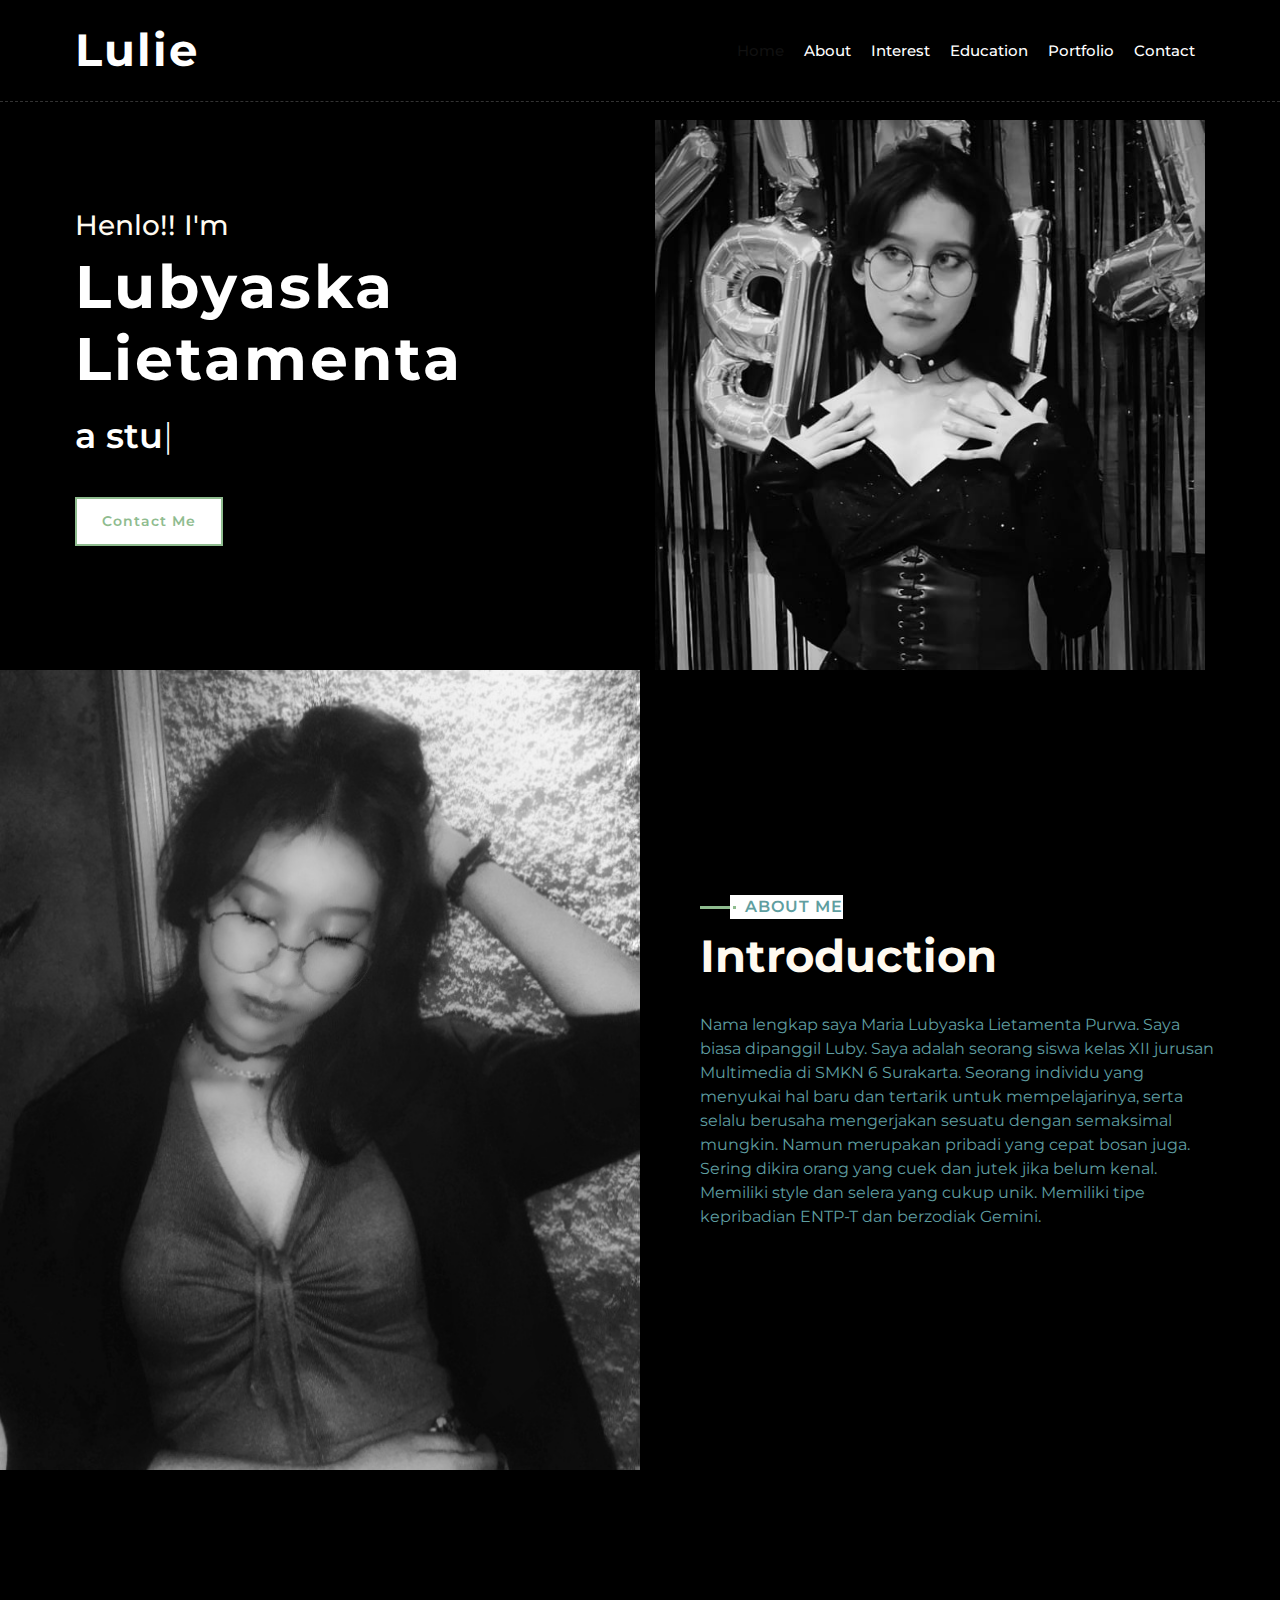
==== index.html @ bb7c0563 "Add files via upload" ====
<!DOCTYPE html>
<html lang="en">
    <head>
        <meta charset="utf-8">
        <title>Lulie</title>
        <meta content="width=device-width, initial-scale=1.0" name="viewport">
        <meta content="Free Website Template" name="keywords">
        <meta content="Free Website Template" name="description">

        <!-- Favicon -->
        <link href="img/luby3.jpeg" rel="icon">

        <!-- Google Font -->
        <link href="https://fonts.googleapis.com/css2?family=Montserrat:wght@300;400;500;600;700&display=swap" rel="stylesheet">

        <!-- CSS Libraries -->
        <link href="https://stackpath.bootstrapcdn.com/bootstrap/4.4.1/css/bootstrap.min.css" rel="stylesheet">
        <link href="https://cdnjs.cloudflare.com/ajax/libs/font-awesome/5.10.0/css/all.min.css" rel="stylesheet">
        <link href="./lib/animate/animate.min.css" rel="stylesheet">
        <link href="./lib/owlcarousel/assets/owl.carousel.min.css" rel="stylesheet">
        <link href="./lib/lightbox/css/lightbox.min.css" rel="stylesheet">

        <!-- Template Stylesheet -->
        <link href="css/style.css" rel="stylesheet">
    </head>

    <body data-spy="scroll" data-target=".navbar" data-offset="51">
        <!-- Nav Bar Start -->
        <div class="navbar navbar-expand-lg bg-light navbar-light">
            <div class="container-fluid">
                <a href="index.html" class="navbar-brand">Lulie</a>
                <button type="button" class="navbar-toggler" data-toggle="collapse" data-target="#navbarCollapse">
                    <span class="navbar-toggler-icon"></span>
                </button>

                <div class="collapse navbar-collapse justify-content-between" id="navbarCollapse">
                    <div class="navbar-nav ml-auto">
                        <a href="#home" class="nav-item nav-link active">Home</a>
                        <a href="#about" class="nav-item nav-link">About</a>
                        <a href="#service" class="nav-item nav-link">Interest</a>
                        <a href="#experience" class="nav-item nav-link">Education</a>
                        <a href="#portfolio" class="nav-item nav-link">Portfolio</a>
                        <a href="#contact" class="nav-item nav-link">Contact</a>
                    </div>
                </div>
            </div>
        </div>
        <!-- Nav Bar End -->


        <!-- Hero Start -->
        <div class="hero" id="home">
            <div class="container-fluid">
                <div class="row align-items-center">
                    <div class="col-sm-12 col-md-6">
                        <div class="hero-content">
                            <div class="hero-text">
                                <h3>Henlo!! I'm</h3>
                                <h1>Lubyaska Lietamenta</h1>
                                <h2></h2>
                                <div class="typed-text">a student, an entp-t, a gemini</div>
                            </div>
                            <div class="hero-btn">
								<a href="#contact" class="btn">Contact Me</a>
                            </div>
                        </div>
                    </div>
                    <div class="col-sm-12 col-md-6 d-none d-md-block">
                        <div class="hero-image">
                            <img src="./img/luby.jpeg" alt="Hero Image">
                        </div>
                    </div>
                </div>
            </div>
        </div>
        <!-- Hero End -->


        <!-- About Start -->
        <div class="about wow fadeInUp" data-wow-delay="0.1s" id="about">
            <div class="container-fluid">
                <div class="row align-items-center">
                    <div class="col-lg-6">
                        <div class="about-img">
                            <img src="./img/luby1.jpg" alt="Image">
                        </div>
                    </div>
                    <div class="col-lg-6">
                        <div class="about-content">
                            <div class="section-header text-left">
                                <p>About Me</p>
                                <h2>Introduction</h2>
                            </div>
                            <div class="about-text">
                                <p>
                                   Nama lengkap saya Maria Lubyaska Lietamenta Purwa. Saya biasa dipanggil Luby. Saya adalah seorang siswa kelas XII jurusan Multimedia di SMKN 6 Surakarta. Seorang individu yang menyukai hal baru dan tertarik untuk mempelajarinya, serta selalu berusaha mengerjakan sesuatu dengan semaksimal mungkin. Namun merupakan pribadi yang cepat bosan juga. Sering dikira orang yang cuek dan jutek jika belum kenal. Memiliki style dan selera yang cukup unik. Memiliki tipe kepribadian ENTP-T dan berzodiak Gemini.
                                </p>
                            </div>
                        </div>
                    </div>
                </div>
            </div>
        </div>
        <!-- About End -->
        
        
        <!-- Service Start -->
        <div class="service" id="service">
            <div class="container">
                <div class="section-header text-center wow zoomIn" data-wow-delay="0.1s">
                    <p>What I do</p>
                    <h2>My Hobbies and Interest</h2>
                </div>
                <div class="row">
                    <div class="col-lg-6 wow fadeInUp" data-wow-delay="0.0s">
                        <div class="service-item">
                            <div class="service-icon">
                                <i class="fa fa-laptop"></i>
                            </div>
                            <div class="service-text">
                                <h3>Design Graphics</h3>
                                <p>
                                    Saya memilki ketertarikan di bidang Desain Grafis. Ini juga merupakan salah satu alasan saya memasuki SMK dan mengambil jurusan Multimedia.
                                </p>
                            </div>
                        </div>
                    </div>
                    <div class="col-lg-6 wow fadeInUp" data-wow-delay="0.2s">
                        <div class="service-item">
                            <div class="service-icon">
                                <i class="fa fas fa-music"></i>
                            </div>
                            <div class="service-text">
                                <h3>Music</h3>
                                <p>
									Saya senang mendengarkan musik. Selain itu, saya juga senang bermain musik. Bagi saya, musik adalah terapi.
                                </p>
                            </div>
                        </div>
                    </div>
                    <div class="col-lg-6 wow fadeInUp" data-wow-delay="0.4s">
                        <div class="service-item">
                            <div class="service-icon">
                                <i class="fas fa-mobile-alt"></i>
                            </div>
                            <div class="service-text">
                                <h3>Social Media</h3>
                                <p>
                                    Karena pada masa digital sekarang social media sangat mendominasi kehidupan. Maka tidak bisa dipungkiri saya senang meng-explore social media. Karena selain menghibur, banyak pula informasi yang bisa didapat.
                                </p>
                            </div>
                        </div>
                    </div>
                    <div class="col-lg-6 wow fadeInUp" data-wow-delay="0.6s">
                        <div class="service-item">
                            <div class="service-icon">
                                <i class="fas fa-female"></i>
                            </div>
                            <div class="service-text">
                                <h3>Fashion and Make up</h3>
                                <p>
                                    Saya suka mencoba hal baru dalam fashion dan make up. Mencoba bermacam - macam style dan tren sangat seru bagi saya. Hal ini juga meningkatkan self-love. 
                                </p>
                            </div>
                        </div>
                    </div>
                </div>
            </div>
        </div>
        <!-- Service End -->
        
        
         <!-- Experience Start -->
        <div class="experience" id="experience">
            <div class="container">
                <header class="section-header text-center wow zoomIn" data-wow-delay="0.1s">
                    <p>My Experience</p>
                    <h2>Education History</h2>
                </header>
                <div class="timeline">
                    <div class="timeline-item right wow slideInRight" data-wow-delay="0.1s">
                        <div class="timeline-text">
                            <div class="timeline-date">2020 - 2023</div>
                            <h2>SMK NEGERI 6 SURAKARTA</h2>
                            <h4>Jl. Adi Sucipto No.38, Kerten, Kec. Laweyan, Kota Surakarta, Jawa Tengah 57143</h4>
                        </div>
                    </div>
                    <div class="timeline-item left wow slideInLeft" data-wow-delay="0.1s">
                        <div class="timeline-text">
                            <div class="timeline-date">2017 - 2020</div>
                            <h2>SMP PANGUDI LUHUR BINTANG LAUT SURAKARTA</h2>
                            <h4>Jl. Slamet Riyadi No.94, Keprabon, Kec. Banjarsari, Kota Surakarta, Jawa Tengah 57131</h4>
                        </div>
                    </div>
					<div class="timeline-item right wow slideInRight" data-wow-delay="0.1s">
                        <div class="timeline-text">
                            <div class="timeline-date">2011 - 2017</div>
                            <h2>SD PANGUDI LUHUR ST. TIMOTIUS SOLO</h2>
                            <h4>Jl. Sugiyopranoto No.1, Kp. Baru, Kec. Ps. Kliwon, Kota Surakarta, Jawa Tengah 57133</h4>
                        </div>
                    </div>
                    <div class="timeline-item left wow slideInLeft" data-wow-delay="0.1s">
                        <div class="timeline-text">
                            <div class="timeline-date">2009 - 2011</div>
                            <h2>TK MARSUDIRINI SOLO</h2>
                            <h4>Jl. Sugiyopranoto No.4, Kp. Baru, Kec. Ps. Kliwon, Kota Surakarta, Jawa Tengah 57133</h4>
                        </div>
                    </div>
                </div>
            </div>
        </div>
        <!-- Job Experience End -->
        

        <!-- Portfolio Start -->
        <div class="portfolio" id="portfolio">
            <div class="container">
                <div class="section-header text-center wow zoomIn" data-wow-delay="0.1s">
                    <p>My Portfolio</p>
                    <h2>My Excellent Portfolio</h2>
                </div>
                <div class="row">
                </div>
                <div class="row portfolio-container">
                    <div class="col-lg-4 col-md-6 col-sm-12 portfolio-item filter-1 wow fadeInUp" data-wow-delay="0.0s">
                        <div class="portfolio-wrap">
                            <div class="portfolio-img">
                                <img src="./img/konten kaos astronaut.jpg" alt="Image">
                            </div>
                            <div class="portfolio-text">
                                <h3> Design Kaos</h3>
                            </div>
                        </div>
                    </div>
                    <div class="col-lg-4 col-md-6 col-sm-12 portfolio-item filter-2 wow fadeInUp" data-wow-delay="0.2s">
                        <div class="portfolio-wrap">
                            <div class="portfolio-img">
                                <img src="./img/konten kaos1.jpg" alt="Image">
                            </div>
                            <div class="portfolio-text">
                                <h3>Design Kaos</h3>
                            </div>
                        </div>
                    </div>
                    <div class="col-lg-4 col-md-6 col-sm-12 portfolio-item filter-3 wow fadeInUp" data-wow-delay="0.4s">
                        <div class="portfolio-wrap">
                            <div class="portfolio-img">
                                <img src="./img/buku.jpg" alt="Image">
                            </div>
                            <div class="portfolio-text">
                                <h3>Design Buku</h3>
                            </div>
                        </div>
                    </div>
                    <div class="col-lg-4 col-md-6 col-sm-12 portfolio-item filter-1 wow fadeInUp" data-wow-delay="0.6s">
                        <div class="portfolio-wrap">
                            <div class="portfolio-img">
                                <img src="./img/mmt.jpg" alt="Image">
                            </div>
                            <div class="portfolio-text">
                                <h3>Design MMT</h3>
                            </div>
                        </div>
                    </div>
                </div>
            </div>
        </div>
        <!-- Portfolio End -->
      
        
        <!-- Contact Start -->
        <div class="contact wow fadeInUp" data-wow-delay="0.1s" id="contact">
            <div class="container-fluid">
                <div class="container">
                    <div class="row align-items-center">
                        <div class="col-md-4"></div>
                        <div class="col-md-8">
                            <div class="contact-form">
                                <div id="success"></div>
                                <form name="sentMessage" id="contactForm" novalidate="novalidate">
                                    <div class="control-group">
                                        <input type="text" class="form-control" id="name" placeholder="Your Name" required="required" data-validation-required-message="Please enter your name" />
                                        <p class="help-block"></p>
                                    </div>
                                    <div class="control-group">
                                        <input type="email" class="form-control" id="email" placeholder="Your Email" required="required" data-validation-required-message="Please enter your email" />
                                        <p class="help-block"></p>
                                    </div>
                                    <div class="control-group">
                                        <input type="text" class="form-control" id="subject" placeholder="Subject" required="required" data-validation-required-message="Please enter a subject" />
                                        <p class="help-block"></p>
                                    </div>
                                    <div class="control-group">
                                        <textarea class="form-control" id="message" placeholder="Message" required="required" data-validation-required-message="Please enter your message"></textarea>
                                        <p class="help-block"></p>
                                    </div>
                                    <div>
                                        <button class="btn" type="submit" id="sendMessageButton">Send Message</button>
                                    </div>
                                </form>
                            </div>
                        </div>
                    </div>
                </div>
            </div>
        </div>
        <!-- Contact End -->


        <!-- Footer Start -->
        <div class="footer wow fadeIn" data-wow-delay="0.3s">
            <div class="container-fluid">
                <div class="container">
                    <div class="footer-info">
                        <h2>Lubyaska Lietamenta</h2>
                        <h3>Solo, Jawa Tengah, Indonesia</h3>
                        <div class="footer-menu">
                            <p>+6289669628222</p>
                            <p>maria.lubyaska@gmail.com</p>
                        </div>
                        <div class="footer-social">
                            <a href="https://open.spotify.com/user/lubyaska.lietamenta?si=SFucc5YzT-6xi9AOooDrsQ&utm_source=copy-link"><i class="fab fa-spotify"></i></a>
                            <a href="https://instagram.com/lubyaskxyz?igshid=YmMyMTA2M2Y="><i class="fab fa-instagram"></i></a>
                            <a href="https://wa.me/6289669628222"><i class="fab fa-whatsapp"></i></a>
                        </div>
                    </div>
                </div>
                <div class="container copyright">
                    <p>&copy; <a href="#">Lulie</a>, All Right Reserved </p>
                </div>
            </div>
        </div>
        <!-- Footer End -->
        
        
        <!-- Back to top button -->
        <a href="#" class="btn back-to-top"><i class="fa fa-chevron-up"></i></a>
        
        
        <!-- Pre Loader -->
        <div id="loader" class="show">
            <div class="loader"></div>
        </div>

        
        <!-- JavaScript Libraries -->
        <script src="https://code.jquery.com/jquery-3.4.1.min.js"></script>
        <script src="https://stackpath.bootstrapcdn.com/bootstrap/4.4.1/js/bootstrap.bundle.min.js"></script>
        <script src="./lib/easing/easing.min.js"></script>
        <script src="./lib/wow/wow.min.js"></script>
        <script src="./lib/waypoints/waypoints.min.js"></script>
        <script src="./lib/typed/typed.min.js"></script>
        <script src="./lib/owlcarousel/owl.carousel.min.js"></script>
        <script src="./lib/isotope/isotope.pkgd.min.js"></script>
        <script src="./lib/lightbox/js/lightbox.min.js"></script>
        
        <!-- Contact Javascript File -->
        <script src="./mail/jqBootstrapValidation.min.js"></script>
        <script src="./mail/contact.js"></script>

        <!-- Template Javascript -->
        <script src="./js/main.js"></script>
    </body>
</html>
---- css/style.css ----
/*******************************/
/********* General CSS *********/
/*******************************/
body {
    color: CadetBlue;
    background: black;
    font-family: 'Montserrat', sans-serif;
}

h1,
h2, 
h3, 
h4,
h5, 
h6 {
    color: FloralWhite;
}

a {
    color: #313131;
    transition: .3s;
}

a:hover,
a:active,
a:focus {
    color: DarkSeaGreens;
    outline: none;
    text-decoration: none;
}

.btn:focus,
.form-control:focus {
    box-shadow: none;
}

.container-fluid {
    max-width: 1366px;
}

.btn {
    padding: 12px 25px;
    font-size: 14px;
    font-weight: 600;
    letter-spacing: 1px;
    color: #ffffff;
    background: DarkSeaGreen;
    border: 2px solid transparent;
    border-radius: 0;
    box-shadow: inset 0 0 0 50px DarkSeaGreen;
    transition: ease-out 0.3s;
    -webkit-transition: ease-out 0.3s;
    -moz-transition: ease-out 0.3s;
}

.btn:hover {
    color: DarkSeaGreen;
    background: transparent;
    box-shadow: inset 0 0 0 0 DarkSeaGreen;
    border-color: DarkSeaGreen;
}

#loader {
    position: fixed;
    top: 0;
    right: 0;
    bottom: 0;
    left: 0;
    display: flex;
    align-items: center;
    justify-content: center;
    background: #ffffff;
    opacity: 0;
    visibility: hidden;
    -webkit-transition: opacity .3s ease-out, visibility 0s linear .3s;
    -o-transition: opacity .3s ease-out, visibility 0s linear .3s;
    transition: opacity .3s ease-out, visibility 0s linear .3s;
    z-index: 999;
}

#loader.show {
    -webkit-transition: opacity .6s ease-out, visibility 0s linear 0s;
    -o-transition: opacity .6s ease-out, visibility 0s linear 0s;
    transition: opacity .6s ease-out, visibility 0s linear 0s;
    visibility: visible;
    opacity: 1;
}

#loader .loader {
    position: relative;
    width: 45px;
    height: 45px;
    border: 5px solid #dddddd;
    border-top: 5px solid DarkSeaGreen;
    border-radius: 50%;
    -webkit-animation: spin 2s linear infinite;
    animation: spin 2s linear infinite;
}

@-webkit-keyframes spin {
    0% { -webkit-transform: rotate(0deg); }
    100% { -webkit-transform: rotate(360deg); }
}

@keyframes spin {
    0% { transform: rotate(0deg); }
    100% { transform: rotate(360deg); }
}

.back-to-top {
    position: fixed;
    display: none;
    width: 44px;
    height: 44px;
    padding: 8px 0;
    text-align: center;
    line-height: 1;
    font-size: 22px;
    right: 15px;
    bottom: 15px;
    z-index: 9;
}

.back-to-top i {
    color: #ffffff;
}

.back-to-top:hover i {
    color: #414141;
}


/**********************************/
/*********** Nav Bar CSS **********/
/**********************************/
.navbar {
    position: relative;
    transition: .5s;
    z-index: 999;
}

.navbar.nav-sticky {
    position: fixed;
    top: 0;
    width: 100%;
    box-shadow: 0 2px 5px rgba(0, 0, 0, .3);
}

.navbar .navbar-brand {
    margin: 0;
    font-size: 45px;
    line-height: 0px;
    font-weight: 700;
    letter-spacing: 2px;
    transition: .5s;
    
}

.navbar .navbar-brand img {
    max-width: 100%;
    max-height: 40px;
}

.navbar .dropdown-menu {
    margin-top: 0;
    border: 0;
    border-radius: 0;
    background: #f8f9fa;
}

@media (min-width: 992px) {
    .navbar {
        position: absolute;
        width: 100%;
        padding: 30px 60px;
        background: transparent !important;
        border-bottom: 1px dashed rgba(256, 256, 256, .2);
        z-index: 9;
    }
    
    .navbar.nav-sticky {
        padding: 10px 60px;
        background: #ffffff !important;
    }
    
    .navbar .navbar-brand {
        color: #ffffff;
    }
    
    .navbar.nav-sticky .navbar-brand {
        color: DarkSeaGreen;
    }

    .navbar-light .navbar-nav .nav-link,
    .navbar-light .navbar-nav .nav-link:focus {
        padding: 10px 10px 8px 10px;
        color: #ffffff;
        font-size: 15px;
        font-weight: 500;
    }
    
    .navbar-light.nav-sticky .navbar-nav .nav-link,
    .navbar-light.nav-sticky .navbar-nav .nav-link:focus {
        color: #414141;
    }

    .navbar-light .navbar-nav .nav-link:hover,
    .navbar-light .navbar-nav .nav-link.active {
        color: #111111;
    }
    
    .navbar-light.nav-sticky .navbar-nav .nav-link:hover,
    .navbar-light.nav-sticky .navbar-nav .nav-link.active {
        color: DarkSeaGreen;
    }
}

@media (max-width: 991.98px) {   
    .navbar {
        padding: 15px;
        background: #ffffff !important;
    }
    
    .navbar .navbar-brand {
        color: DarkSeaGreen;
    }
    
    .navbar .navbar-nav {
        margin-top: 15px;
    }
    
    .navbar a.nav-link {
        padding: 5px;
    }
    
    .navbar .dropdown-menu {
        box-shadow: none;
    }
}


/*******************************/
/********** Hero CSS ***********/
/*******************************/
.hero {
    position: relative;
    width: 100%;
    margin-bottom: 45px;
    padding: 120px 0 0 0;
    overflow: hidden;
    background: transparent;
    background-position: center;
    background-repeat: no-repeat;
    background-size: cover;
}

.hero .container-fluid {
    padding: 0;
}

.hero .hero-image {
    position: relative;
    text-align: right;
    padding-right: 75px;
}

.hero .hero-image img {
    max-width: 100%;
    max-height: 100%;
}

.hero .hero-content {
    position: relative;
    padding-left: 75px;
    display: flex;
    align-items: flex-start;
    justify-content: center;
    flex-direction: column;
}

.hero .hero-text p {
    color: #ffffff;
    font-size: 25px;
    font-weight: 600;
    margin-bottom: 15px;
}

.hero .hero-text h1 {
	display: inline-block;
    color: #ffffff;
    font-size: 60px;
    font-weight: 700;
    letter-spacing: 3px;
    margin-bottom: 15px;
}

.hero .hero-text h2 {
    display: inline-block;
    margin: 0;
    height: 35px;
    color: #ffffff;
    font-size: 35px;
    font-weight: 600;
}

.hero .hero-text .typed-text {
	display: none;

}

.hero .hero-text .typed-cursor {
    font-size: 35px;
    font-weight: 300;
    color: #ffffff;
}

.hero .hero-btn .btn {
    margin-top: 35px;
	margin-bottom: 35px;
    color: DarkSeaGreen;
    background: DarkSeaGreen;
    box-shadow: inset 0 0 0 50px #ffffff;
}

.hero .hero-btn .btn:hover {
    color: #ffffff;
    background: transparent;
    box-shadow: inset 0 0 0 0 #ffffff;
    border-color: #ffffff;
}

.hero .hero-btn .btn:first-child {
    margin-right: 10px;
}

@media (max-width: 991.98px) {
    .hero {
        padding-top: 60px;
    }
    
    .hero .hero-content {
        padding: 0 15px;
    }
    
    .hero .hero-text p {
        font-size: 20px;
    }
    
    .hero .hero-text h1 {
        font-size: 45px;
    }
    
    .hero .hero-text h2 {
        font-size: 25px;
        height: 25px;
    }
    
    .hero .hero-btn .btn {
        padding: 12px 30px;
        letter-spacing: 1px;
    }
}

@media (max-width: 767.98px) {
    .hero {
        padding-top: 60px;
        padding-bottom: 60px;
    }
    
    .hero,
    .hero .hero-text,
    .hero .hero-btn {
        width: 100%;
        text-align: center;
    }
    
    .hero .hero-text p {
        font-size: 18px;
    }
    
    .hero .hero-text h1 {
        font-size: 35px;
    }
    
    .hero .hero-text h2 {
        font-size: 22px;
        height: 22px;
    }
    
    .hero .hero-btn .btn {
        padding: 10px 15px;
        letter-spacing: 1px;
    }
}

@media (max-width: 575.98px) {
    .hero .hero-text p {
        font-size: 16px;
    }
    
    .hero .hero-text h1 {
        font-size: 30px;
    }
    
    .hero .hero-text h2 {
        font-size: 18px;
        height: 18px;
    }
    
    .hero .hero-btn .btn {
        padding: 8px 10px;
        letter-spacing: 0;
    }
}


/*******************************/
/******* Section Header ********/
/*******************************/
.section-header {
    position: relative;
    margin-bottom: 45px;
}

.section-header p {
    display: inline-block;
    margin: 0 30px;
    margin-bottom: 10px;
    padding-left: 15px;
    position: relative;
    font-size: 16px;
    font-weight: 600;
    letter-spacing: 1px;
    text-transform: uppercase;
    background: #ffffff;
}

.section-header p::before {
    position: absolute;
    content: "";
    height: 3px;
    top: 11px;
    right: 0;
    left: -30px;
    background: DarkSeaGreen;
    z-index: -1;
}

.section-header p::after {
    position: absolute;
    content: "";
    width: 3px;
    height: 3px;
    top: 11px;
    left: 3px;
    background: DarkSeaGreen;
    z-index: 1;
}

.section-header h2 {
    margin: 0;
    position: relative;
    font-size: 45px;
    font-weight: 700;
}

@media (max-width: 767.98px) {
    .section-header h2 {
        font-size: 30px;
    }
}


/*******************************/
/********** About CSS **********/
/*******************************/
.about {
    position: relative;
    width: 100%;
    margin: -45px 0 45px 0;
}

.about .col-lg-6 {
    padding: 0;
}

.about .section-header {
    margin-bottom: 30px;
}

.about .about-img {
    position: relative;
    height: 100%;
}

.about .about-img img {
    position: relative;
    width: 100%;
    height: 100%;
}

.about .about-content {
    padding: 0 60px;
}

.about .about-text p {
    font-size: 16px;
}

.about .skills {
    margin-bottom: 30px;
}

.about .skill-name {
    margin-top: 15px;
}

.about .skill-name p {
    display: inline-block;
    margin-bottom: 5px;
    font-size: 16px;
    font-weight: 400;
}

.about .skill-name p:last-child {
    float: right;
}

.about .progress {
    height: 10px;
    border-radius: 10px;
    background: #dddddd;
}

.about .progress .progress-bar {
    width: 0px;
    background: DarkSeaGreen;
    border-radius: 10px;
    transition: 2s;
}

.about .about-text a.btn {
    margin-top: 15px;
}

@media (max-width: 991.98px) {
    .about .about-content {
        padding: 45px 15px 0 15px;
    }
}


/*******************************/
/******* Experience CSS ********/
/*******************************/
.experience {
    position: relative;
    padding: 45px 0 15px 0;
}

.experience .timeline {
    position: relative;
    width: 100%;
}

.experience .timeline::after {
    content: '';
    position: absolute;
    width: 2px;
    background: DarkSeaGreen;
    top: 0;
    bottom: 0;
    left: 50%;
    margin-left: -1px;
}

.experience .timeline .timeline-item {
    position: relative;
    background: inherit;
    width: 50%;
    margin-bottom: 30px;
}

.experience .timeline .timeline-item.left {
    left: 0;
    padding-right: 30px;
}

.experience .timeline .timeline-item.right {
    left: 50%;
    padding-left: 30px;
}

.experience .timeline .timeline-item::after {
    content: '';
    position: absolute;
    width: 16px;
    height: 16px;
    top: 48px;
    right: -8px;
    background: #ffffff;
    border: 2px solid DarkSeaGreen;
    border-radius: 16px;
    z-index: 1;
}

.experience .timeline .timeline-item.right::after {
    left: -8px;
}

.experience .timeline .timeline-item::before {
  content: '';
  position: absolute;
  width: 0;
  height: 0;
  top: 46px;
  right: 10px;
  z-index: 1;
  border: 10px solid;
  border-color: transparent transparent transparent #dddddd;
}

.experience .timeline .timeline-item.right::before {
  left: 10px;
  border-color: transparent #dddddd transparent transparent;
}

.experience .timeline .timeline-date {
    position: absolute;
    width: 100%;
    top: 44px;
    font-size: 16px;
    font-weight: 600;
    color: DarkSeaGreen;
    text-transform: uppercase;
    letter-spacing: 1px;
    z-index: 1;
}

.experience .timeline .timeline-item.left .timeline-date {
    text-align: left;
    left: calc(100% + 55px);
}

.experience .timeline .timeline-item.right .timeline-date {
    text-align: right;
    right: calc(100% + 55px);
}

.experience .timeline .timeline-text {
    padding: 30px;
    background: SlateGray;
    position: relative;
    border-right: 5px solid #dddddd;
    box-shadow: 0 0 60px rgba(0, 0, 0, .08);
}

.experience .timeline .timeline-item.right .timeline-text {
    border-right: none;
    border-left: 5px solid #dddddd;
}

.experience .timeline .timeline-text h2 {
    margin: 0 0 5px 0;
    font-size: 22px;
    font-weight: 600;
}

.experience .timeline .timeline-text h4 {
    margin: 0 0 10px 0;
    font-size: 16px;
    font-style: italic;
    font-weight: 400;
}

.experience .timeline .timeline-text p {
    margin: 0;
    font-size: 16px;
}

@media (max-width: 767.98px) {
    .experience .timeline::after {
        left: 8px;
    }

    .experience .timeline .timeline-item {
        width: 100%;
        padding-left: 38px;
    }
    
    .experience .timeline .timeline-item.left {
        padding-right: 0;
    }
    
    .experience .timeline .timeline-item.right {
        left: 0%;
        padding-left: 38px;
    }

    .experience .timeline .timeline-item.left::after, 
    .experience .timeline .timeline-item.right::after {
        left: 0;
    }
    
    .experience .timeline .timeline-item.left::before,
    .experience .timeline .timeline-item.right::before {
        left: 18px;
        border-color: transparent #dddddd transparent transparent;
    }
    
    .experience .timeline .timeline-item.left .timeline-date,
    .experience .timeline .timeline-item.right .timeline-date {
        position: relative;
        top: 0;
        right: auto;
        left: 0;
        text-align: left;
        margin-bottom: 10px;
    }
    
    .experience .timeline .timeline-item.left .timeline-text,
    .experience .timeline .timeline-item.right .timeline-text {
        border-right: none;
        border-left: 5px solid #dddddd;
    }
}


/*******************************/
/********* Service CSS *********/
/*******************************/
.service {
    position: relative;
    width: 100%;
    padding: 45px 0 15px 0;
}

.service .service-item {
    position: relative;
    margin-bottom: 30px;
    display: flex;
    align-items: center;
    box-shadow: inset 0 0 0 0 transparent;
    transition: ease-out 0.5s;
}

.service .service-item:hover {
    box-shadow: inset 800px 0 0 0 DarkSeaGreen;
}

.service .service-icon {
    position: relative;
    width: 150px;
    min-height: 150px;
    display: flex;
    align-items: center;
    justify-content: center;
    border: 1px solid DarkSeaGreen;
    background: #ffffff;
}

.service .service-icon i {
    position: relative;
    font-size: 60px;
    color: DarkSeaGreen;
    transition: .3s;
}

.service .service-item:hover i {
    font-size: 75px;
}

.service .service-text {
    position: relative;
    width: calc(100% - 120px);
    padding: 0 30px;
}

.service .service-text h3 {
    margin-bottom: 10px;
    font-size: 20px;
    font-weight: 600;
    transition: 1s;
}

.service .service-text p {
    margin: 0;
    font-size: 16px;
    transition: 1s;
}

.service .service-item:hover .service-text h3,
.service .service-item:hover .service-text p {
    color: #ffffff;
}

@media (max-width: 575.98px) {
    .service .service-text h3 {
        font-size: 16px;
        margin-bottom: 5px;
    }
    
    .service .service-text p {
        font-size: 14px;
    }
}


/*******************************/
/******** Portfolio CSS ********/
/*******************************/
.portfolio {
    position: relative;
    padding: 45px 0 15px 0;
}

.portfolio #portfolio-filter {
    padding: 0;
    margin: -15px 0 25px 0;
    list-style: none;
    font-size: 0;
    text-align: center;
}

.portfolio #portfolio-filter li {
    cursor: pointer;
    display: inline-block;
    margin: 5px;
    padding: 6px 12px;
    font-size: 14px;
    font-weight: 600;
    color: #ffffff;
    background: DarkSeaGreen;
    border: 2px solid transparent;
    border-radius: 0;
    box-shadow: inset 0 0 0 50px DarkSeaGreen;
    transition: ease-out 0.3s;
    -webkit-transition: ease-out 0.3s;
    -moz-transition: ease-out 0.3s;
}

.portfolio #portfolio-filter li:hover,
.portfolio #portfolio-filter li.filter-active {
    color: DarkSeaGreen;
    background: transparent;
    box-shadow: inset 0 0 0 0 DarkSeaGreen;
    border-color: DarkSeaGreen;
}

.portfolio .portfolio-item {
    position: relative;
}

.portfolio .portfolio-wrap {
    position: relative;
    width: 100%;
}

.portfolio .portfolio-img {
    position: relative;
    overflow: hidden;
}

.portfolio .portfolio-img img {
    position: relative;
    width: 100%; 
    height: 100%; 
    object-fit: cover;
    transform: scale(1.1);
    transition: .5s;
}

.portfolio .portfolio-item:hover img {
    margin-left: 15px;
}

.portfolio .portfolio-text {
    position: relative;
    height: 60px;
    width: calc(100% - 30px);
    margin: -30px 15px 30px 15px;
    display: flex;
    align-items: center;
    background: SlateGray;
    box-shadow: 0 0 15px rgba(0, 0, 0, .12);
}

.portfolio .portfolio-text h3 {
    width: calc(100% - 70px);
    font-size: 18px;
    font-weight: 600;
    margin: 0 0 0 15px;
    white-space: nowrap;
    overflow: hidden;
}

.portfolio .portfolio-text a.btn {
    width: 50px;
    height: 50px;
    padding: 0 0 2px 1px;
    display: flex;
    align-items: center;
    justify-content: center;
    font-size: 45px;
    font-weight: 100;
}

.portfolio .portfolio-item:hover a.btn {
    color: DarkSeaGreen;
    background: transparent;
    box-shadow: inset 0 0 0 0 DarkSeaGreen;
    border-color: DarkSeaGreen;
}


/*******************************/
/********* Contact CSS *********/
/*******************************/
.contact {
    position: relative;
    width: 100%;
    margin: 45px 0;
    background: DarkSeaGreen;
}

.contact .container-fluid {
    background: url(../img/luby2.jpeg) left center no-repeat;
    background-size: contain;
}

.contact .contact-form {
    position: relative;
    padding: 90px 0 90px 45px;
    background: DarkSeaGreen;
}

.contact .contact-form input {
    color: #ffffff;
    padding: 15px 0;
    background: none;
    border-radius: 0;
    border: none;
    border-bottom: 1px solid rgba(256, 256, 256, .5);
}

.contact .contact-form textarea {
    color: #ffffff;
    height: 90px;
    padding: 15px 0;
    background: none;
    border-radius: 0;
    border: none;
    border-bottom: 1px solid rgba(256, 256, 256, .5);
}

.contact .contact-form .form-control::placeholder {
    color: #ffffff;
    opacity: 1;
}

.contact .contact-form .form-control:-ms-input-placeholder,
.contact .contact-form .form-control::-ms-input-placeholder {
    color: #ffffff;
}

.contact .contact-form .btn {
    margin-top: 35px;
    color: DarkSeaGreen;
    background: #ffffff;
    box-shadow: inset 0 0 0 50px #ffffff;
}

.contact .contact-form .btn:hover {
    color: #ffffff;
    background: transparent;
    box-shadow: inset 0 0 0 0 #ffffff;
    border-color: #ffffff;
}

.contact .help-block ul {
    margin: 0;
    padding: 0;
    list-style-type: none;
    font-size: 14px;
    font-style: italic;
    color: #ffffff;
}

@media (max-width: 767.98px) {
    .contact .container-fluid {
        background: SlateGray;
    }
    
    .contact .contact-form {
        padding: 90px 0;
    }
}


/*******************************/
/*********** Blog CSS **********/
/*******************************/
.blog {
    position: relative;
    width: 100%;
    padding: 45px 0 15px 0;
}

.blog .blog-item {
    position: relative;
    margin-bottom: 30px;
}

.blog .blog-img {
    position: relative;
    width: 100%;
    overflow: hidden;
}

.blog .blog-img img {
    width: 100%;
    transition: .5s;
}

.blog .blog-item:hover img {
    transform: scale(1.1);
}

.blog .blog-text {
    position: relative;
    padding: 30px;
    border-right: 1px solid rgba(0, 0, 0, .07);
    border-bottom: 1px solid rgba(0, 0, 0, .07);
    border-left: 1px solid rgba(0, 0, 0, .07);
}

.blog .blog-text h2 {
    font-size: 25px;
    font-weight: 600;
}

.blog .blog-text p {
    margin-bottom: 10px;
}

.blog .blog-item a.btn {
    margin-top: 10px;
    padding: 8px 15px;
}

.blog .blog-item a.btn i {
    margin-left: 5px;
}

.blog .blog-meta {
    position: relative;
    display: flex;
    margin-bottom: 15px;
}

.blog .blog-meta p {
    margin: 0 10px 0 0;
    font-size: 13px;
}

.blog .blog-meta i {
    color: #414141;
    margin-right: 5px;
}

.blog .blog-meta p:last-child {
    margin: 0;
}


/*******************************/
/********* Footer CSS **********/
/*******************************/
.footer {
    position: relative;
    margin-top: 45px;
    background: DarkSeaGreen;
}

.footer .container-fluid {
    padding: 60px 0 0 0;
}

.footer .footer-info {
    position: relative;
    width: 100%;
    text-align: center;
}

.footer .footer-info h2 {
    margin-bottom: 20px;
    font-size: 30px;
    font-weight: 700;
    color: #ffffff;
}

.footer .footer-info h3 {
    margin-bottom: 25px;
    font-size: 22px;
    font-weight: 600;
    color: #ffffff;
}

.footer .footer-menu {
    width: 100%;
    display: flex;
    justify-content: center;
}

.footer .footer-menu p {
    color: #ffffff;
    font-size: 22px;
    font-weight: 600;
    line-height: 20px;
    padding: 0 15px;
    border-right: 1px solid #ffffff;
}

.footer .footer-menu p:last-child {
    border: none;
}

.footer .footer-social {
    position: relative;
    margin-top: 15px;
}

.footer .footer-social a {
    display: inline-block;
}

.footer .footer-social a i {
    margin-right: 15px;
    font-size: 20px;
    color: #ffffff;
    transition: .3s;
}

.footer .footer-social a:last-child i {
    margin: 0;
}

.footer .footer-social a:hover i {
    color: #414141;
}

.footer .copyright {
    position: relative;
    text-align: center;
    margin-top: 30px;
    padding-top: 25px;
    padding-bottom: 25px;
}

.footer .copyright::before {
    position: absolute;
    content: "";
    width: 50%;
    height: 1px;
    top: 0;
    left: 25%;
    background: rgba(256, 256, 256, .2);
}

.footer .copyright p {
    margin: 0;
    color: #ffffff;
}

.footer .copyright .col-md-6:last-child p {
    text-align: right;
}

.footer .copyright p a {
    color: #ffffff;
    font-weight: 600;
}

.footer .copyright p a:hover {
    color: #414141;
}

@media (max-width: 575.98px) {
    .footer .footer-info h2 {
        margin-bottom: 20px;
        font-size: 20px;
        font-weight: 600;
    }

    .footer .footer-info h3 {
        margin-bottom: 20px;
        font-size: 16px;
    }

    .footer .footer-menu p {
        font-size: 16px;
        line-height: 16px;
        padding: 0 5px;
    }
}
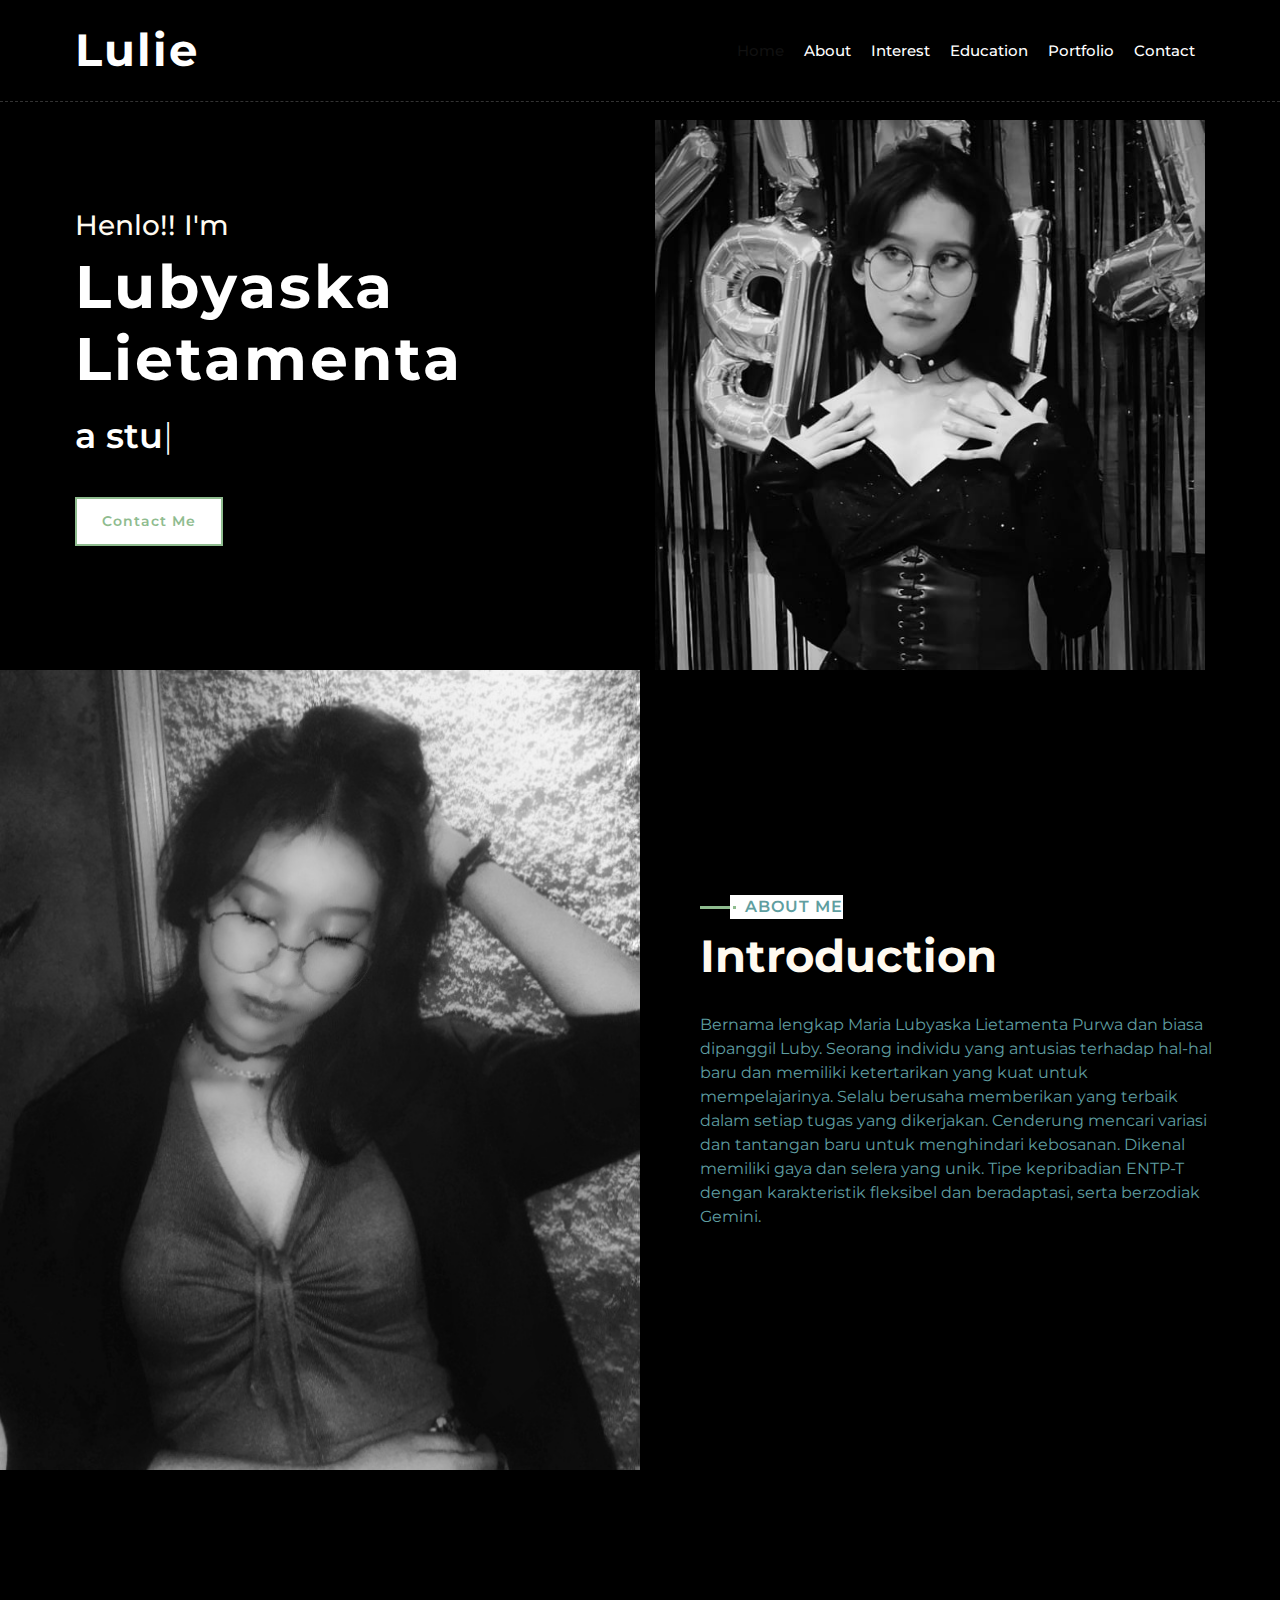
==== commit e1b3cc91: "index.html" ====
--- a/index.html
+++ b/index.html
@@ -93,7 +93,7 @@
                             </div>
                             <div class="about-text">
                                 <p>
-                                   Nama lengkap saya Maria Lubyaska Lietamenta Purwa. Saya biasa dipanggil Luby. Saya adalah seorang siswa kelas XII jurusan Multimedia di SMKN 6 Surakarta. Seorang individu yang menyukai hal baru dan tertarik untuk mempelajarinya, serta selalu berusaha mengerjakan sesuatu dengan semaksimal mungkin. Namun merupakan pribadi yang cepat bosan juga. Sering dikira orang yang cuek dan jutek jika belum kenal. Memiliki style dan selera yang cukup unik. Memiliki tipe kepribadian ENTP-T dan berzodiak Gemini.
+                                   Bernama lengkap Maria Lubyaska Lietamenta Purwa dan biasa dipanggil Luby. Seorang individu yang antusias terhadap hal-hal baru dan memiliki ketertarikan yang kuat untuk mempelajarinya. Selalu berusaha memberikan yang terbaik dalam setiap tugas yang dikerjakan. Cenderung mencari variasi dan tantangan baru untuk menghindari kebosanan. Dikenal memiliki gaya dan selera yang unik. Tipe kepribadian ENTP-T dengan karakteristik fleksibel dan beradaptasi, serta berzodiak Gemini.
                                 </p>
                             </div>
                         </div>
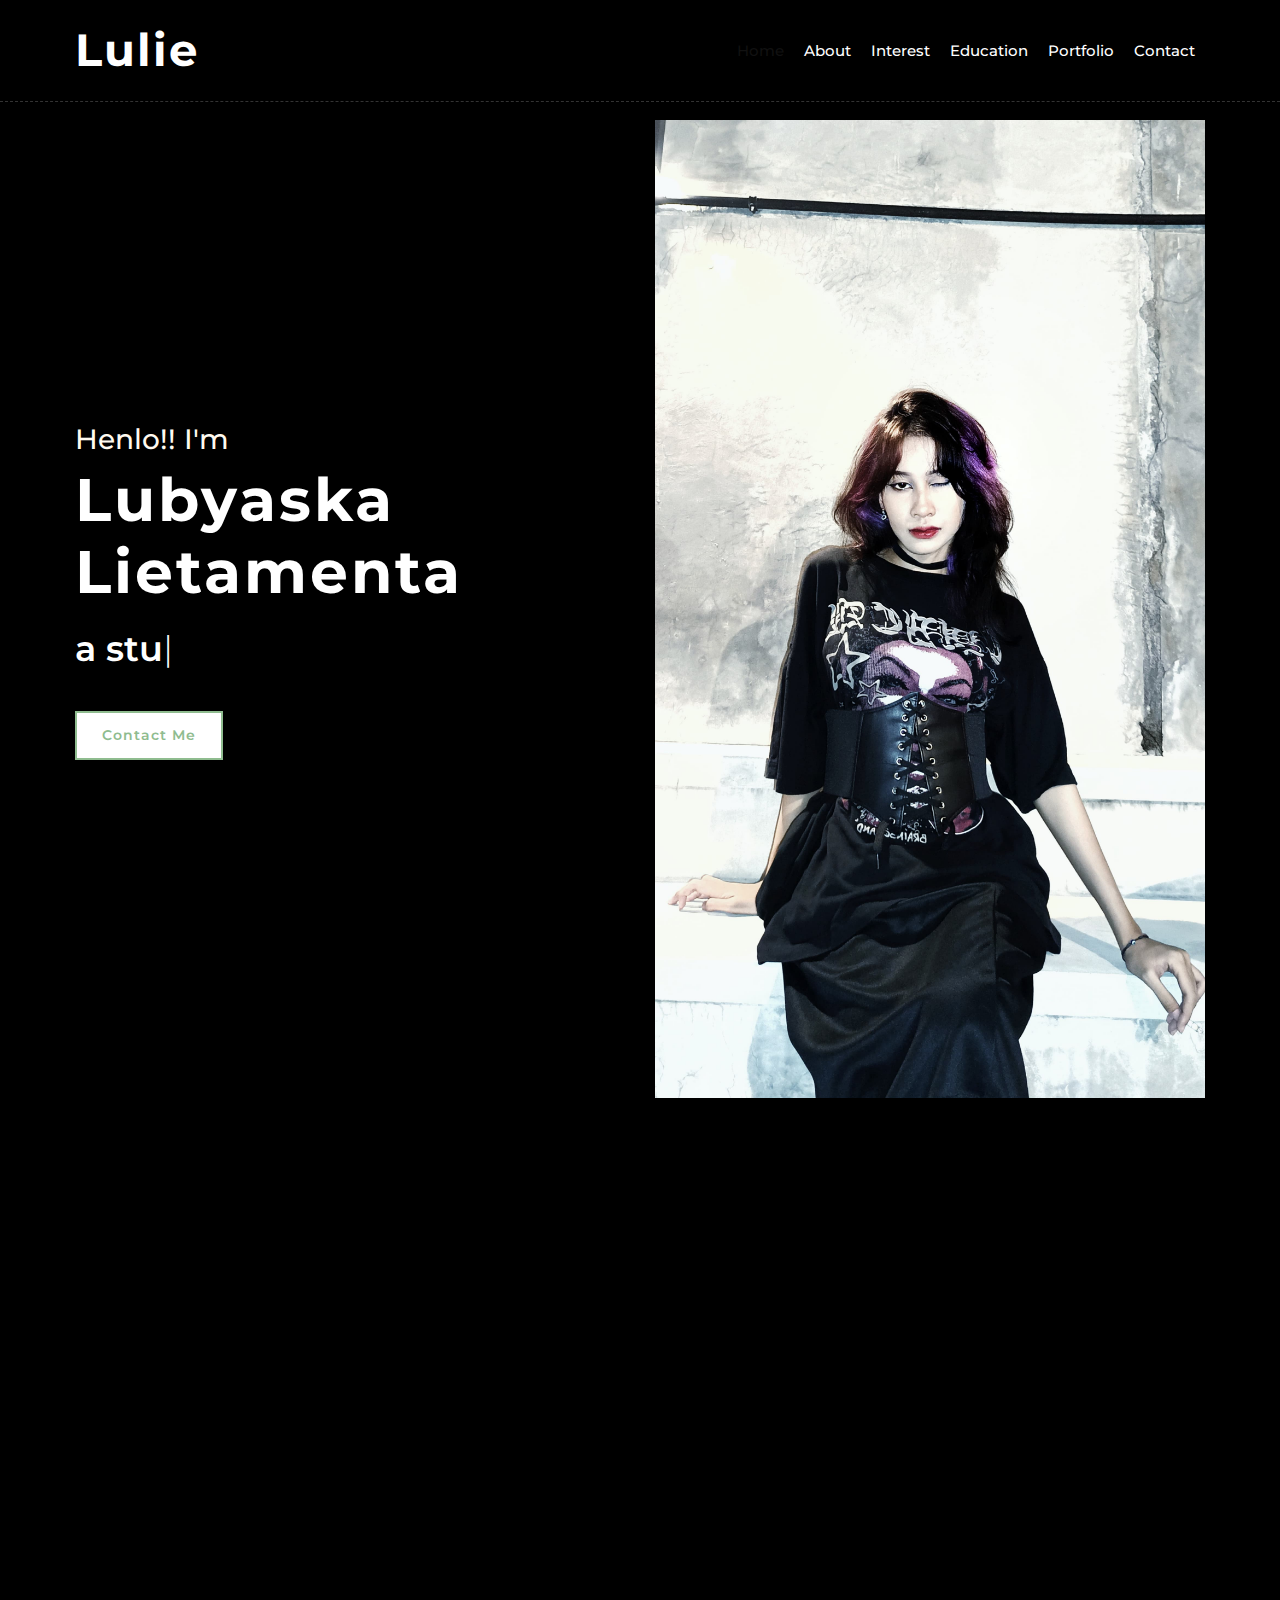
==== commit dc574755: "index.html" ====
--- a/index.html
+++ b/index.html
@@ -67,7 +67,7 @@
                     </div>
                     <div class="col-sm-12 col-md-6 d-none d-md-block">
                         <div class="hero-image">
-                            <img src="./img/luby.jpeg" alt="Hero Image">
+                            <img src="./img/luby.jpg" alt="Hero Image">
                         </div>
                     </div>
                 </div>
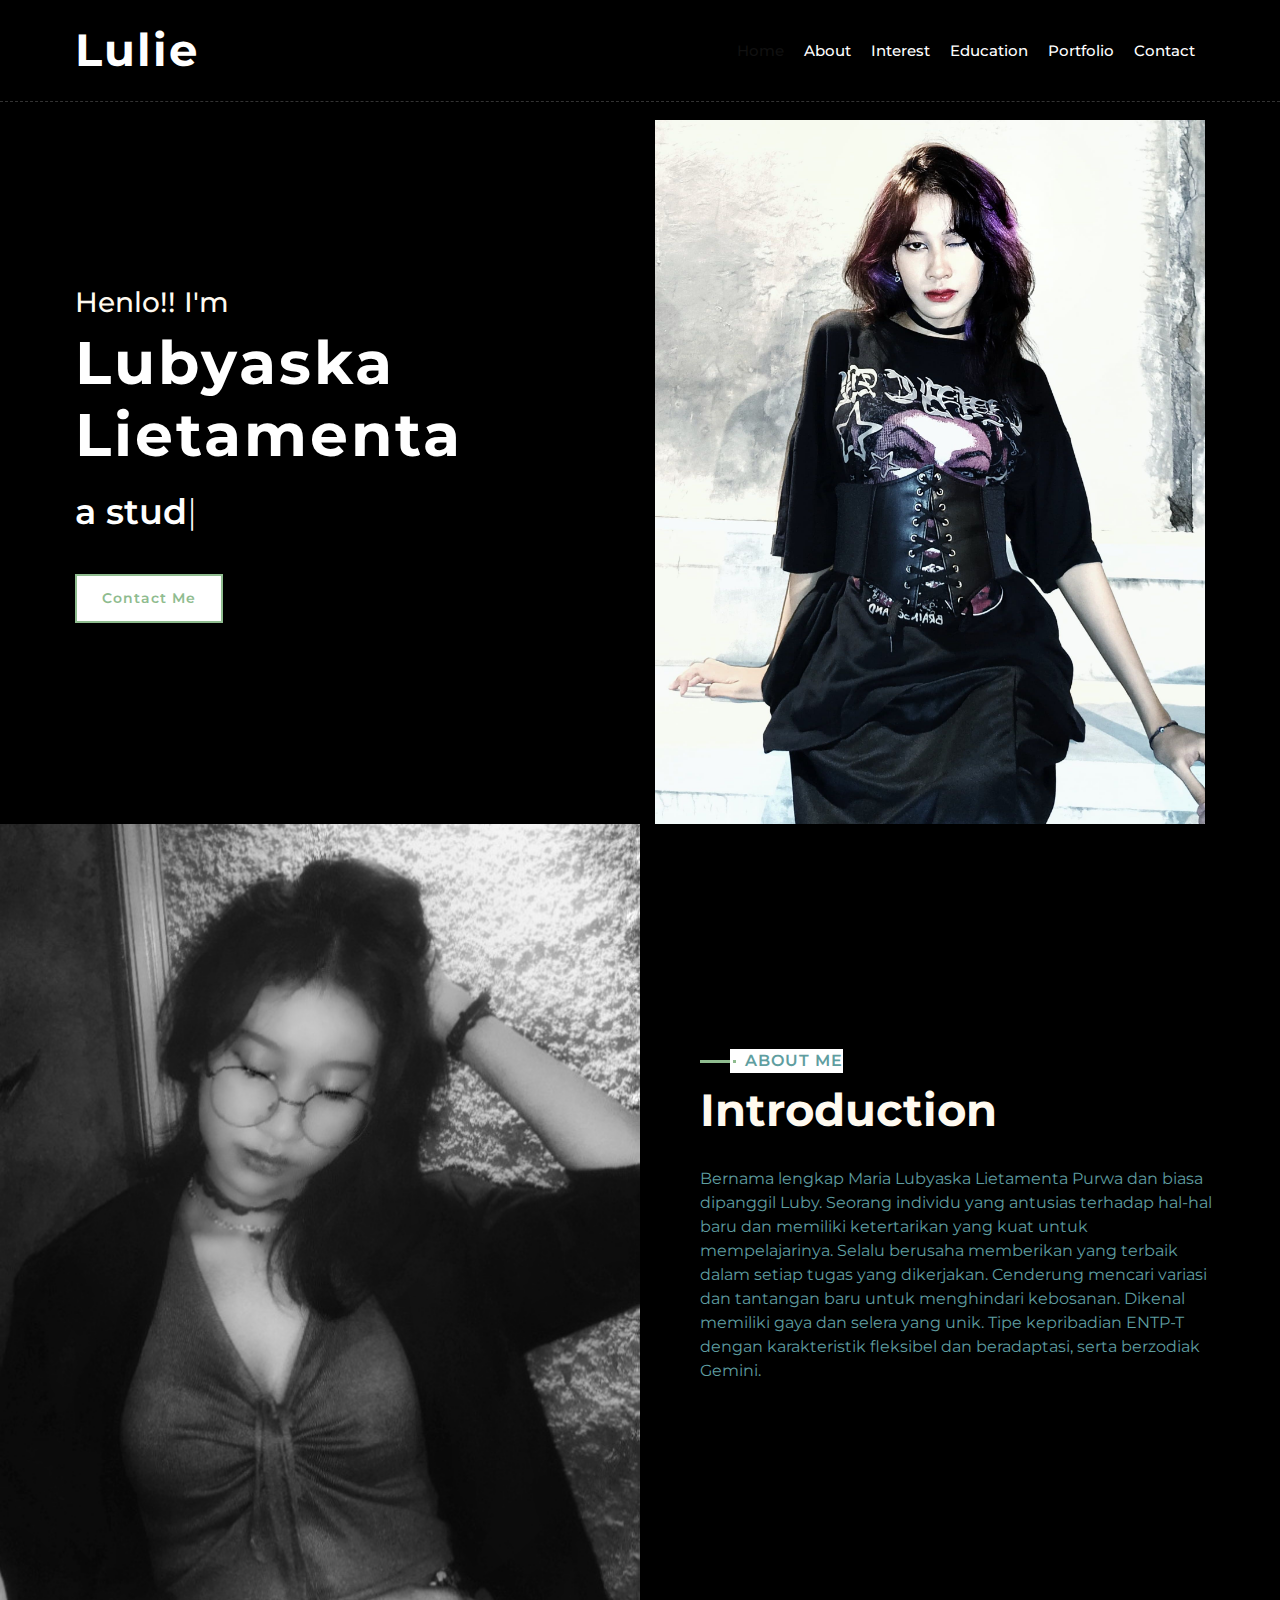
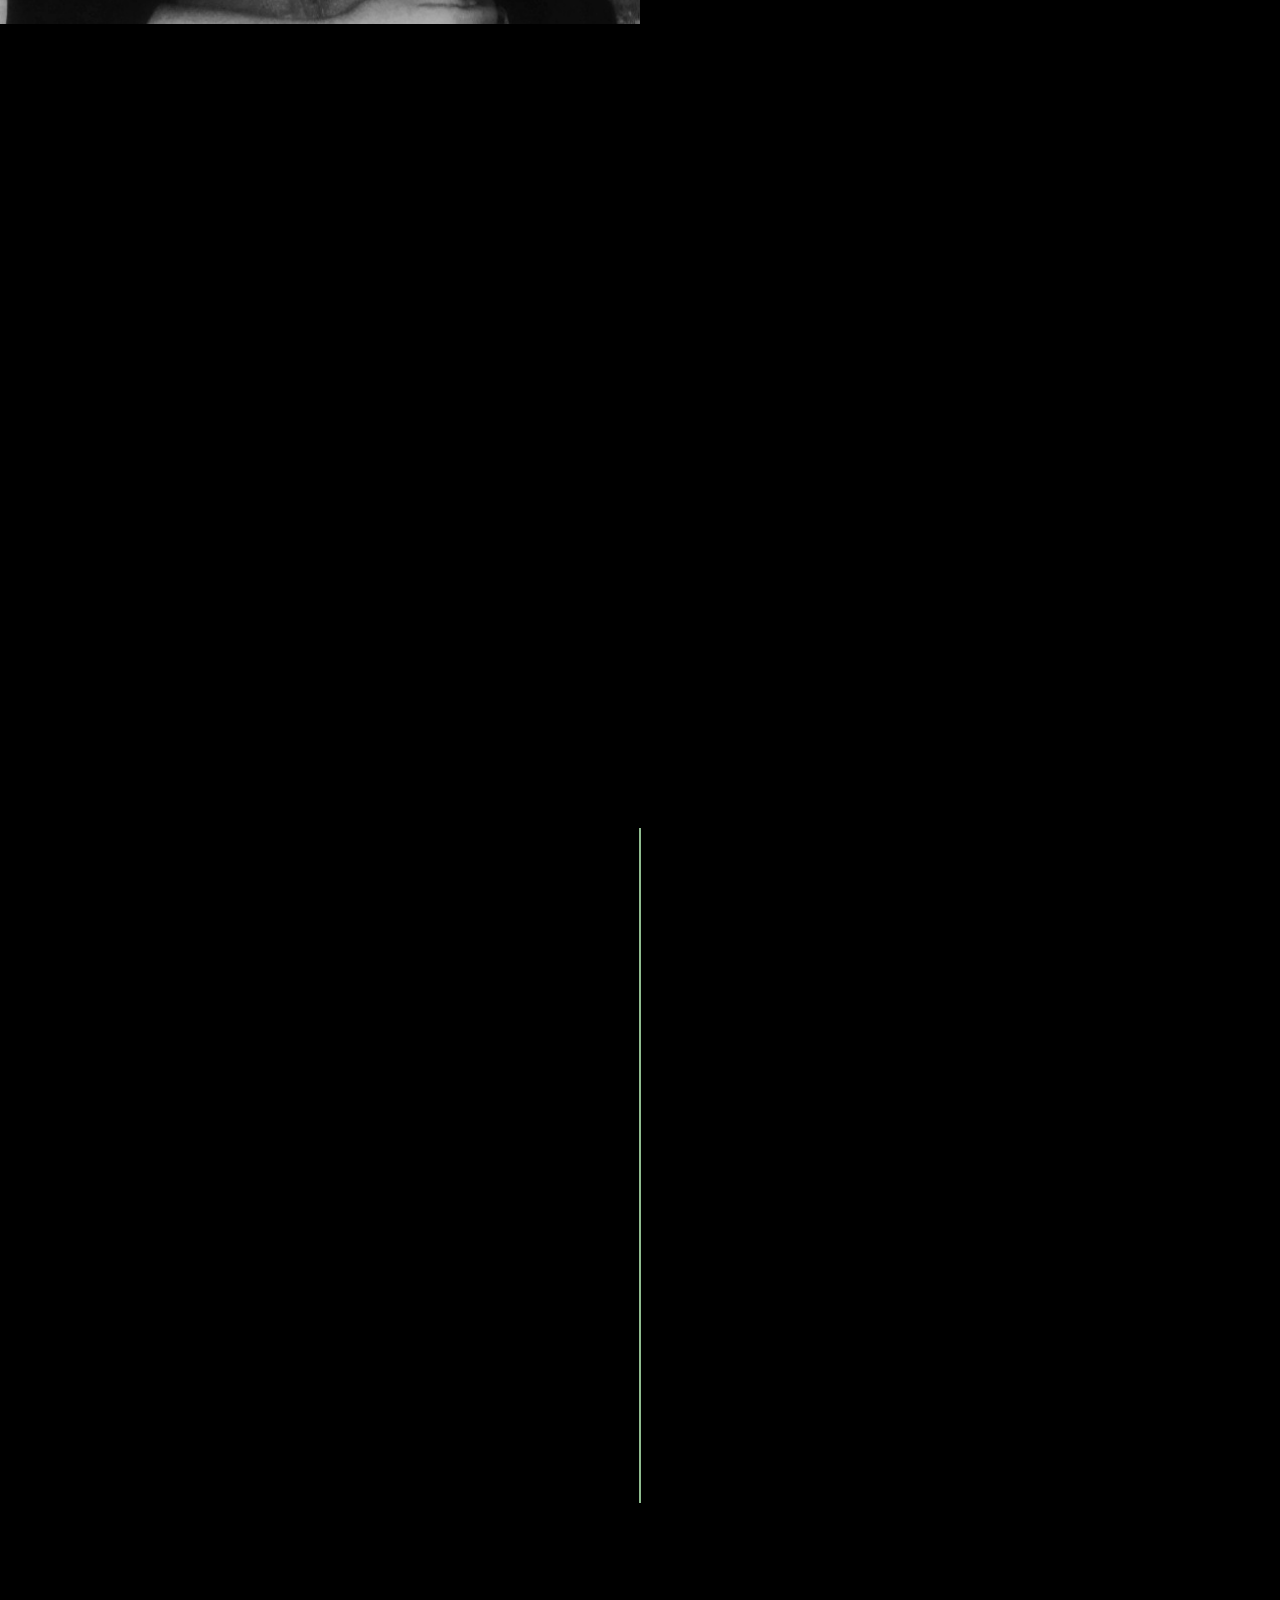
==== commit 497cb6a8: "index.html" ====
--- a/index.html
+++ b/index.html
@@ -277,7 +277,7 @@
                         <div class="col-md-8">
                             <div class="contact-form">
                                 <div id="success"></div>
-                                <form name="sentMessage" id="contactForm" novalidate="novalidate">
+				<form id="contactForm" action="send-email.php" method="POST">
                                     <div class="control-group">
                                         <input type="text" class="form-control" id="name" placeholder="Your Name" required="required" data-validation-required-message="Please enter your name" />
                                         <p class="help-block"></p>
